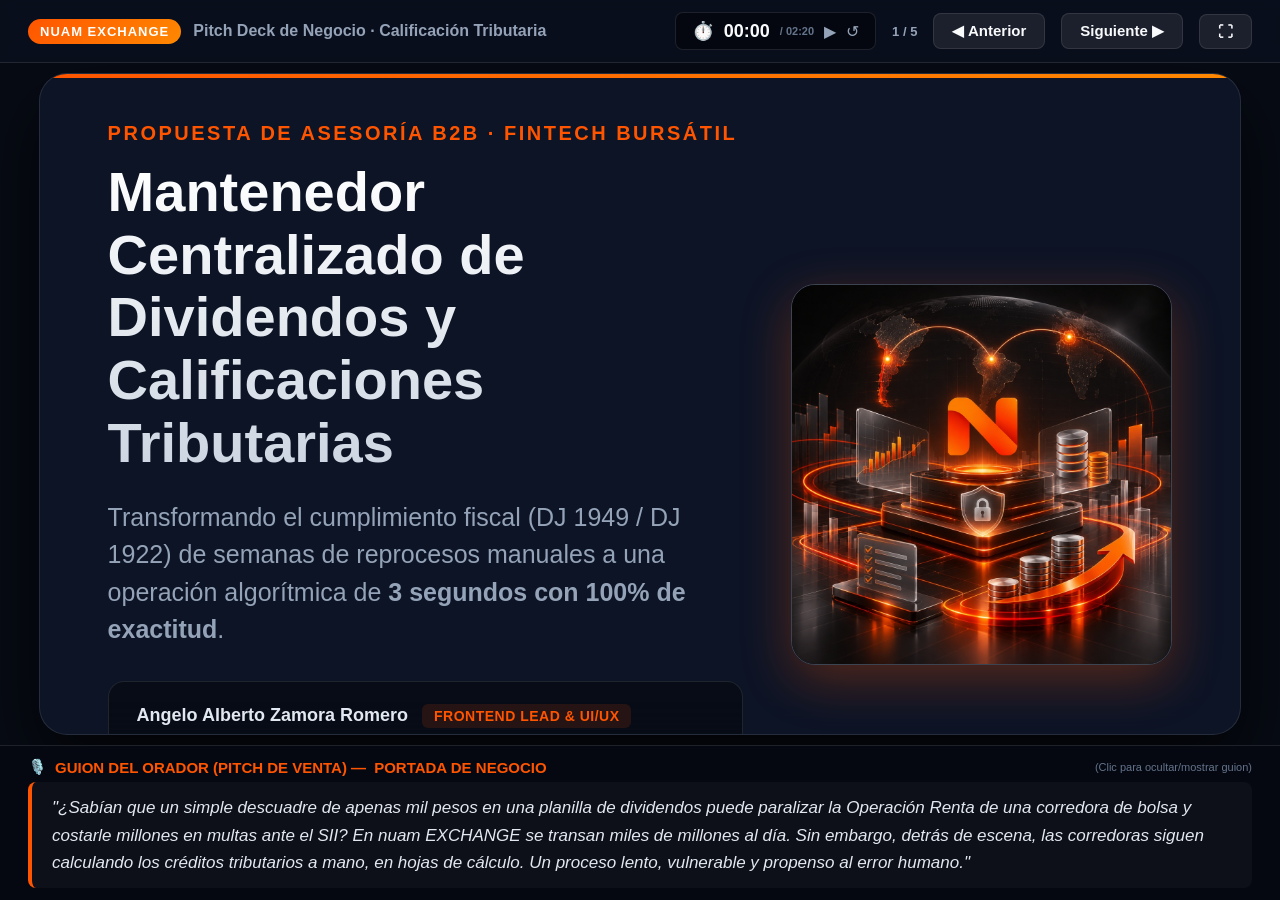
==== docs/presentacion_pitch_nuam.html @ 77985095 "update" ====
<!DOCTYPE html>
<html lang="es">
<head>
  <meta charset="UTF-8">
  <meta name="viewport" content="width=device-width, initial-scale=1.0">
  <title>Pitch Deck — nuam EXCHANGE GROUP</title>
  <style>
    :root {
      --bg-dark: #070b14;
      --card-bg: rgba(15, 23, 42, 0.85);
      --card-border: rgba(255, 255, 255, 0.1);
      --accent-orange: #ff5500;
      --accent-gradient: linear-gradient(135deg, #ff5500, #ff8800);
      --accent-blue: #38bdf8;
      --text-main: #f8fafc;
      --text-muted: #94a3b8;
      --success: #10b981;
      --danger: #ef4444;
      --warning: #f59e0b;
    }

    * {
      box-sizing: border-box;
      margin: 0;
      padding: 0;
      font-family: -apple-system, BlinkMacSystemFont, "Segoe UI", Roboto, "Helvetica Neue", sans-serif;
    }

    body {
      background-color: var(--bg-dark);
      color: var(--text-main);
      overflow: hidden;
      height: 100vh;
      width: 100vw;
      display: flex;
      flex-direction: column;
    }

    /* Top Control Bar */
    .top-bar {
      display: flex;
      justify-content: space-between;
      align-items: center;
      padding: 12px 28px;
      background: rgba(10, 15, 29, 0.9);
      border-bottom: 1px solid var(--card-border);
      z-index: 100;
      backdrop-filter: blur(8px);
    }

    .brand-group {
      display: flex;
      align-items: center;
      gap: 12px;
    }

    .brand-badge {
      background: var(--accent-gradient);
      color: #fff;
      font-size: 13px;
      font-weight: 800;
      padding: 5px 12px;
      border-radius: 999px;
      letter-spacing: 1px;
      text-transform: uppercase;
    }

    .deck-title {
      font-size: 16px;
      font-weight: 600;
      color: var(--text-muted);
    }

    .controls-group {
      display: flex;
      align-items: center;
      gap: 16px;
    }

    .timer-display {
      font-family: monospace;
      font-size: 18px;
      font-weight: 700;
      background: rgba(0, 0, 0, 0.4);
      padding: 7px 16px;
      border-radius: 8px;
      border: 1px solid var(--card-border);
      display: flex;
      align-items: center;
      gap: 10px;
    }

    .timer-btn {
      background: none;
      border: none;
      color: var(--text-muted);
      cursor: pointer;
      font-size: 16px;
      transition: color 0.2s;
    }

    .timer-btn:hover {
      color: var(--text-main);
    }

    .nav-btn {
      background: rgba(255, 255, 255, 0.08);
      border: 1px solid var(--card-border);
      color: var(--text-main);
      padding: 8px 18px;
      border-radius: 8px;
      cursor: pointer;
      font-size: 15px;
      font-weight: 700;
      display: flex;
      align-items: center;
      gap: 8px;
      transition: all 0.2s;
    }

    .nav-btn:hover {
      background: rgba(255, 255, 255, 0.16);
      border-color: var(--accent-orange);
    }

    /* Slides Container */
    .slides-viewport {
      flex: 1;
      position: relative;
      display: flex;
      justify-content: center;
      align-items: center;
      padding: 10px 20px;
      overflow: hidden;
    }

    .slide {
      position: absolute;
      top: 0;
      left: 0;
      width: 100%;
      height: 100%;
      display: flex;
      flex-direction: column;
      justify-content: center;
      align-items: center;
      padding: 10px 20px;
      opacity: 0;
      visibility: hidden;
      transform: translateX(60px) scale(0.97);
      transition: opacity 0.4s ease, transform 0.4s ease, visibility 0.4s;
    }

    .slide.active {
      opacity: 1;
      visibility: visible;
      transform: translateX(0) scale(1);
    }

    .slide.prev {
      opacity: 0;
      visibility: hidden;
      transform: translateX(-60px) scale(0.97);
    }

    /* Common Card Styling - Expansive Widescreen 16:9 Presentation */
    .pitch-card {
      background: var(--card-bg);
      border: 1px solid var(--card-border);
      border-radius: 28px;
      padding: 48px 68px;
      max-width: 1750px;
      width: 97%;
      max-height: calc(100vh - 125px);
      overflow-y: auto;
      box-shadow: 0 30px 70px rgba(0, 0, 0, 0.7);
      backdrop-filter: blur(20px);
      position: relative;
    }

    .pitch-card::before {
      content: "";
      position: absolute;
      top: 0;
      left: 0;
      right: 0;
      height: 4px;
      background: var(--accent-gradient);
    }

    /* Common Slide Typography */
    .slide-heading {
      font-size: 50px;
      font-weight: 900;
      line-height: 1.15;
      margin-bottom: 14px;
      background: linear-gradient(180deg, #ffffff 0%, #e2e8f0 100%);
      -webkit-background-clip: text;
      -webkit-text-fill-color: transparent;
    }

    .slide-lead {
      color: var(--text-muted);
      font-size: 24px;
      line-height: 1.45;
      margin-bottom: 24px;
    }

    /* Slide 1: Portada */
    .slide-portada {
      display: grid;
      grid-template-columns: 1.25fr 0.75fr;
      gap: 48px;
      align-items: center;
    }

    .hero-tagline {
      font-size: 20px;
      font-weight: 800;
      text-transform: uppercase;
      letter-spacing: 2.5px;
      color: var(--accent-orange);
      margin-bottom: 16px;
      display: inline-block;
    }

    .hero-title {
      font-size: 56px;
      font-weight: 900;
      line-height: 1.12;
      margin-bottom: 24px;
      background: linear-gradient(180deg, #ffffff 0%, #cbd5e1 100%);
      -webkit-background-clip: text;
      -webkit-text-fill-color: transparent;
    }

    .hero-subtitle {
      font-size: 25px;
      color: var(--text-muted);
      line-height: 1.5;
      margin-bottom: 32px;
    }

    .team-badge-box {
      display: flex;
      flex-direction: column;
      gap: 14px;
      background: rgba(0, 0, 0, 0.4);
      padding: 22px 28px;
      border-radius: 16px;
      border: 1px solid rgba(255, 255, 255, 0.1);
    }

    .team-member {
      font-size: 18px;
      color: #e2e8f0;
      display: flex;
      align-items: center;
      gap: 14px;
    }

    .member-role {
      color: var(--accent-orange);
      font-weight: 700;
      font-size: 14px;
      text-transform: uppercase;
      background: rgba(255, 85, 0, 0.12);
      padding: 4px 12px;
      border-radius: 6px;
      letter-spacing: 0.5px;
    }

    .hero-image-wrap {
      display: flex;
      justify-content: center;
      align-items: center;
      position: relative;
    }

    .hero-3d-img {
      max-width: 100%;
      max-height: 520px;
      border-radius: 24px;
      box-shadow: 0 15px 50px rgba(255, 85, 0, 0.3);
      border: 1px solid rgba(255, 255, 255, 0.2);
      object-fit: cover;
    }

    /* Slide 2: Problema */
    .split-grid {
      display: grid;
      grid-template-columns: 1fr 1fr;
      gap: 36px;
      margin-top: 26px;
    }

    .box-bad {
      background: rgba(239, 68, 68, 0.08);
      border: 1px solid rgba(239, 68, 68, 0.28);
      border-radius: 18px;
      padding: 34px 38px;
    }

    .box-bad-title {
      color: #f87171;
      font-size: 26px;
      font-weight: 800;
      margin-bottom: 20px;
      display: flex;
      align-items: center;
      gap: 12px;
    }

    .box-good {
      background: rgba(16, 185, 129, 0.08);
      border: 1px solid rgba(16, 185, 129, 0.28);
      border-radius: 18px;
      padding: 34px 38px;
    }

    .box-good-title {
      color: #34d399;
      font-size: 26px;
      font-weight: 800;
      margin-bottom: 20px;
      display: flex;
      align-items: center;
      gap: 12px;
    }

    .bullet-list {
      list-style: none;
      display: flex;
      flex-direction: column;
      gap: 18px;
      font-size: 20px;
      color: #cbd5e1;
      line-height: 1.5;
    }

    .bullet-list li {
      display: flex;
      align-items: flex-start;
      gap: 12px;
    }

    /* Slide 3: Solucion */
    .pillars-grid {
      display: grid;
      grid-template-columns: repeat(3, 1fr);
      gap: 28px;
      margin-top: 30px;
    }

    .pillar-card {
      background: rgba(255, 255, 255, 0.04);
      border: 1px solid rgba(255, 255, 255, 0.09);
      border-radius: 18px;
      padding: 32px 28px;
      display: flex;
      flex-direction: column;
      gap: 16px;
      transition: transform 0.2s, border-color 0.2s;
    }

    .pillar-card:hover {
      transform: translateY(-4px);
      border-color: var(--accent-orange);
    }

    .pillar-icon {
      font-size: 46px;
    }

    .pillar-title {
      font-size: 25px;
      font-weight: 800;
      color: #fff;
    }

    .pillar-desc {
      font-size: 18px;
      color: var(--text-muted);
      line-height: 1.5;
    }

    /* Slide 4: Métricas */
    .metrics-grid {
      display: grid;
      grid-template-columns: repeat(4, 1fr);
      gap: 28px;
      margin-top: 36px;
      margin-bottom: 34px;
    }

    .metric-box {
      background: rgba(0, 0, 0, 0.4);
      border: 1px solid var(--card-border);
      border-radius: 18px;
      padding: 36px 24px;
      text-align: center;
    }

    .metric-value {
      font-size: 80px;
      font-weight: 900;
      line-height: 1;
      margin-bottom: 12px;
      background: var(--accent-gradient);
      -webkit-background-clip: text;
      -webkit-text-fill-color: transparent;
      font-family: monospace;
    }

    .metric-label {
      font-size: 17px;
      text-transform: uppercase;
      font-weight: 800;
      letter-spacing: 1px;
      color: var(--text-muted);
    }

    .security-badges {
      display: flex;
      justify-content: center;
      gap: 18px;
      flex-wrap: wrap;
    }

    .sec-badge {
      background: rgba(56, 189, 248, 0.12);
      border: 1px solid rgba(56, 189, 248, 0.35);
      color: #7dd3fc;
      font-size: 18px;
      font-weight: 700;
      padding: 12px 24px;
      border-radius: 999px;
    }

    /* Slide 5: Demo Pase */
    .demo-steps-grid {
      display: grid;
      grid-template-columns: repeat(4, 1fr);
      gap: 24px;
      margin-top: 36px;
      margin-bottom: 38px;
    }

    .demo-step-card {
      background: rgba(255, 255, 255, 0.04);
      border: 1px solid rgba(255, 255, 255, 0.09);
      border-radius: 16px;
      padding: 28px 22px;
      text-align: center;
    }

    .step-num {
      width: 44px;
      height: 44px;
      border-radius: 50%;
      background: var(--accent-gradient);
      color: #fff;
      display: flex;
      align-items: center;
      justify-content: center;
      font-weight: 800;
      font-size: 20px;
      margin: 0 auto 14px auto;
    }

    .step-name {
      font-size: 22px;
      font-weight: 800;
      margin-bottom: 10px;
      color: #fff;
    }

    .step-desc {
      font-size: 16px;
      color: var(--text-muted);
      line-height: 1.45;
    }

    .cta-btn {
      display: inline-flex;
      align-items: center;
      gap: 14px;
      background: var(--accent-gradient);
      color: #fff;
      text-decoration: none;
      font-size: 24px;
      font-weight: 900;
      padding: 20px 48px;
      border-radius: 16px;
      box-shadow: 0 12px 35px rgba(255, 85, 0, 0.5);
      transition: all 0.2s;
    }

    .cta-btn:hover {
      transform: scale(1.03);
      box-shadow: 0 16px 45px rgba(255, 85, 0, 0.7);
    }

    /* Bottom Speaker Notes Drawer */
    .speaker-drawer {
      background: #050811;
      border-top: 1px solid var(--card-border);
      padding: 12px 28px;
      display: flex;
      flex-direction: column;
      gap: 6px;
      z-index: 90;
      max-height: 185px;
      transition: max-height 0.3s ease;
    }

    .speaker-drawer.collapsed {
      max-height: 38px;
      overflow: hidden;
    }

    .drawer-header {
      display: flex;
      justify-content: space-between;
      align-items: center;
      cursor: pointer;
    }

    .drawer-title {
      font-size: 15px;
      font-weight: 800;
      color: var(--accent-orange);
      text-transform: uppercase;
      display: flex;
      align-items: center;
      gap: 8px;
    }

    .speaker-text {
      font-size: 17px;
      color: #e2e8f0;
      line-height: 1.6;
      font-style: italic;
      background: rgba(255, 255, 255, 0.03);
      padding: 12px 20px;
      border-radius: 8px;
      border-left: 4px solid var(--accent-orange);
    }

    /* Print View */
    @media print {
      body {
        overflow: visible;
        height: auto;
        background: #000;
      }
      .top-bar, .speaker-drawer {
        display: none !important;
      }
      .slides-viewport {
        display: block;
        padding: 0;
      }
      .slide {
        position: relative !important;
        opacity: 1 !important;
        visibility: visible !important;
        transform: none !important;
        page-break-after: always;
        height: 100vh;
        width: 100vw;
        padding: 20px;
      }
    }
  </style>
</head>
<body>

  <!-- Top Navigation & Timer Bar -->
  <header class="top-bar">
    <div class="brand-group">
      <span class="brand-badge">nuam EXCHANGE</span>
      <span class="deck-title">Pitch Deck de Negocio · Calificación Tributaria</span>
    </div>

    <div class="controls-group">
      <!-- Live Pitch Timer (Goal: 2:20) -->
      <div class="timer-display" title="Cronómetro oficial del Pitch (Meta: 2m 20s)">
        <span>⏱️</span>
        <span id="timerText">00:00</span>
        <span style="font-size: 11px; color: #64748b;">/ 02:20</span>
        <button class="timer-btn" id="startTimerBtn" title="Iniciar/Pausar">▶</button>
        <button class="timer-btn" id="resetTimerBtn" title="Reiniciar">↺</button>
      </div>

      <!-- Slide Navigation -->
      <span id="slideIndicator" style="font-size: 13px; font-weight: 700; color: #94a3b8;">1 / 5</span>
      <button class="nav-btn" id="prevBtn" title="Anterior (Flecha Izquierda)">◀ Anterior</button>
      <button class="nav-btn" id="nextBtn" title="Siguiente (Flecha Derecha / Espacio)">Siguiente ▶</button>
      <button class="nav-btn" id="fsBtn" title="Pantalla Completa (F11)">⛶</button>
    </div>
  </header>

  <!-- Slide Viewport -->
  <main class="slides-viewport">

    <!-- LÁMINA 1: PORTADA IMPACTO -->
    <section class="slide active" id="slide-1" data-title="Portada de Negocio">
      <div class="pitch-card slide-portada">
        <div>
          <span class="hero-tagline">Propuesta de Asesoría B2B · Fintech Bursátil</span>
          <h1 class="hero-title">Mantenedor Centralizado de Dividendos y Calificaciones Tributarias</h1>
          <p class="hero-subtitle">
            Transformando el cumplimiento fiscal (DJ 1949 / DJ 1922) de semanas de reprocesos manuales a una operación algorítmica de <strong>3 segundos con 100% de exactitud</strong>.
          </p>

          <div class="team-badge-box">
            <div class="team-member">
              <strong>Angelo Alberto Zamora Romero</strong>
              <span class="member-role">Frontend Lead & UI/UX</span>
            </div>
            <div class="team-member">
              <strong>Martín Ignacio Tapia Jaramillo</strong>
              <span class="member-role">Backend & DB Lead</span>
            </div>
            <div class="team-member">
              <strong>Vicente Muñoz</strong>
              <span class="member-role">QA Lead & Ciberseguridad</span>
            </div>
          </div>
        </div>

        <div class="hero-image-wrap">
          <img src="presentation_assets/nuam_3d_logo.jpeg" alt="nuam EXCHANGE 3D" class="hero-3d-img">
        </div>
      </div>
    </section>

    <!-- LÁMINA 2: EL PROBLEMA -->
    <section class="slide" id="slide-2" data-title="El Dolor del Negocio">
      <div class="pitch-card">
        <span class="hero-tagline">El Dolor de la Industria</span>
        <h2 class="slide-heading">¿Por qué las corredoras pierden millones en cada Operación Renta?</h2>
        <p class="slide-lead">
          Un descuadre imperceptible de apenas <strong>$1.000 pesos</strong> en una nómina de $1.000 millones altera los factores en <code>0.000001</code>, rechazando la DJ 1949 ante el SII.
        </p>

        <div class="split-grid">
          <div class="box-bad">
            <h3 class="box-bad-title">❌ El Modelo Tradicional en Hojas de Cálculo</h3>
            <ul class="bullet-list">
              <li>⚠️ <strong>Aritmética Binaria Defectuosa:</strong> Errores acumulativos de coma flotante (IEEE-754) que descuadran centavos.</li>
              <li>⚠️ <strong>Procesos Manuales y Lentos:</strong> De 3 a 5 semanas de reprocesos contables en marzo y abril.</li>
              <li>⚠️ <strong>Riesgo Crítico de Multas:</strong> Sanciones del Código Tributario (hasta 1 UTA por certificado rectificado).</li>
              <li>⚠️ <strong>Cero Trazabilidad:</strong> Sin firma digital ni no repudio ante fiscalizaciones de la CMF.</li>
            </ul>
          </div>

          <div class="box-good">
            <h3 class="box-good-title">🛡️ Lo que Exige el Mercado Bursátil Regional</h3>
            <ul class="bullet-list">
              <li>✅ <strong>Validación Preventiva Instantánea:</strong> Detección de descuadres antes de reportar al SII.</li>
              <li>✅ <strong>Aritmética Decimal Bancaria:</strong> Suma de factores garantizada en <code>1.000000</code> exacto.</li>
              <li>✅ <strong>Segregación de Funciones (SoD):</strong> Operadores cargan, auditores aprueban bajo ISO 27001.</li>
              <li>✅ <strong>Trazabilidad Inmutable:</strong> Registro forense con firmas SHA-256 no repudiables.</li>
            </ul>
          </div>
        </div>
      </div>
    </section>

    <!-- LÁMINA 3: LA SOLUCIÓN -->
    <section class="slide" id="slide-3" data-title="Nuestra Solución Tecnológica">
      <div class="pitch-card">
        <span class="hero-tagline">Nuestra Propuesta de Valor</span>
        <h2 class="slide-heading">El Ecosistema Cloud de nuam EXCHANGE</h2>
        <p class="slide-lead">
          Automatización integral con motor tributario de precisión absoluta y dos compuertas de control BPMN 2.0.
        </p>

        <div class="pillars-grid">
          <div class="pillar-card">
            <div class="pillar-icon">🎯</div>
            <h3 class="pillar-title">Motor Decimal Estricto</h3>
            <p class="pillar-desc">
              Algoritmo tributario en Django con precisión <code>Decimal</code> a 6 decimales. Si una nómina descuadra en $1 peso, es bloqueada en 350 ms.
            </p>
          </div>

          <div class="pillar-card">
            <div class="pillar-icon">🚦</div>
            <h3 class="pillar-title">Doble Compuerta BPMN 2.0</h3>
            <p class="pillar-desc">
              <strong>Compuerta 1:</strong> Sintaxis CSV y sanitización OWASP A03.<br>
              <strong>Compuerta 2:</strong> Consistencia fiscal con bandeja visual de discrepancias.
            </p>
          </div>

          <div class="pillar-card">
            <div class="pillar-icon">🔐</div>
            <h3 class="pillar-title">Persistencia Híbrida & SHA-256</h3>
            <p class="pillar-desc">
              <strong>PostgreSQL 3FN (Supabase)</strong> con Row Level Security y bitácora forense en <strong>MongoDB Atlas</strong> con sellos criptográficos.
            </p>
          </div>
        </div>

        <div style="margin-top: 32px; padding: 22px 30px; background: rgba(255, 85, 0, 0.08); border-radius: 14px; border: 1px solid rgba(255, 85, 0, 0.28); display: flex; align-items: center; justify-content: space-between;">
          <span style="font-size: 19px; color: #fed7aa; line-height: 1.4;">
            💡 <strong>Interoperabilidad Comprobada:</strong> Probado con corredoras reales (LarrainVial S.A.) y emisores bursátiles (Falabella, Colbún, CMPC, Banco de Chile).
          </span>
          <span style="font-size: 16px; font-weight: 800; color: var(--accent-orange); letter-spacing: 0.8px;">DJ 1949 / 1922 COMPLIANT</span>
        </div>
      </div>
    </section>

    <!-- LÁMINA 4: MÉTRICAS Y RETORNO -->
    <section class="slide" id="slide-4" data-title="Métricas de Impacto">
      <div class="pitch-card" style="text-align: center;">
        <span class="hero-tagline">Tracción y Retorno de Inversión</span>
        <h2 class="slide-heading">Resultados Medibles y Certificados</h2>
        <p class="slide-lead" style="max-width: 1050px; margin: 0 auto;">
          No es una promesa teórica ni una maqueta. La plataforma está 100% construida, probada bajo ISO/IEC/IEEE 29119 y operando en la nube.
        </p>

        <div class="metrics-grid">
          <div class="metric-box">
            <div class="metric-value">100%</div>
            <div class="metric-label">Exactitud Matemática Fiscal</div>
          </div>
          <div class="metric-box">
            <div class="metric-value">0</div>
            <div class="metric-label">Multas del SII por Descuadre</div>
          </div>
          <div class="metric-box">
            <div class="metric-value">80%</div>
            <div class="metric-label">Reducción Tiempos de Cierre</div>
          </div>
          <div class="metric-box">
            <div class="metric-value">&lt;500ms</div>
            <div class="metric-label">Latencia en Producción Cloud</div>
          </div>
        </div>

        <div class="security-badges">
          <span class="sec-badge">🛡️ Matriz RBAC con Segregación SoD</span>
          <span class="sec-badge">🔑 Doble Factor MFA (6 Dígitos)</span>
          <span class="sec-badge">⚡ Keep-Warm 24/7 sin Cold Start</span>
          <span class="sec-badge">🧪 13/13 Tests Automatizados OK</span>
        </div>
      </div>
    </section>

    <!-- LÁMINA 5: PASE A DEMO -->
    <section class="slide" id="slide-5" data-title="Demostración en Vivo">
      <div class="pitch-card" style="text-align: center;">
        <span class="hero-tagline">Transición a Demostración Operativa</span>
        <h2 class="slide-heading">“En finanzas, los hechos valen más que las palabras”</h2>
        <p class="slide-lead" style="max-width: 1100px; margin: 0 auto 32px auto;">
          Los invitamos a presenciar el sistema funcionando en vivo en este preciso instante sobre nuestra infraestructura productiva:
        </p>

        <div class="demo-steps-grid">
          <div class="demo-step-card">
            <div class="step-num">1</div>
            <div class="step-name">Login con MFA</div>
            <div class="step-desc">Autenticación bancaria con doble factor de 6 dígitos.</div>
          </div>
          <div class="demo-step-card">
            <div class="step-num">2</div>
            <div class="step-name">Intercepción de Error</div>
            <div class="step-desc">Freno de nómina de Falabella ($1.000 descuadre) en 350 ms.</div>
          </div>
          <div class="demo-step-card">
            <div class="step-num">3</div>
            <div class="step-name">Carga Exitosa</div>
            <div class="step-desc">Procesamiento masivo Colbún/CMPC con cuadre exacto 1.000000.</div>
          </div>
          <div class="demo-step-card">
            <div class="step-num">4</div>
            <div class="step-name">Auditoría SHA-256</div>
            <div class="step-desc">Inspección forense de sellos inmutables en MongoDB Atlas.</div>
          </div>
        </div>

        <div>
          <a href="https://proyecto-integrado-caso-nuam.vercel.app" target="_blank" class="cta-btn">
            🚀 Iniciar Demostración en Vivo en Vercel
          </a>
        </div>
      </div>
    </section>

  </main>

  <!-- Bottom Drawer: Speaker Notes for this Slide -->
  <footer class="speaker-drawer" id="speakerDrawer">
    <div class="drawer-header" id="drawerToggle">
      <span class="drawer-title">
        <span>🎙️</span> Guion del Orador (Pitch de Venta) — <span id="currentSlideName">Portada</span>
      </span>
      <span style="font-size: 11px; color: #64748b;">(Clic para ocultar/mostrar guion)</span>
    </div>
    <div class="speaker-text" id="speakerNoteText">
      Cargando notas del orador...
    </div>
  </footer>

  <script>
    const slides = document.querySelectorAll('.slide');
    const prevBtn = document.getElementById('prevBtn');
    const nextBtn = document.getElementById('nextBtn');
    const fsBtn = document.getElementById('fsBtn');
    const slideIndicator = document.getElementById('slideIndicator');
    const currentSlideName = document.getElementById('currentSlideName');
    const speakerNoteText = document.getElementById('speakerNoteText');
    const drawerToggle = document.getElementById('drawerToggle');
    const speakerDrawer = document.getElementById('speakerDrawer');

    // Timer elements
    const timerText = document.getElementById('timerText');
    const startTimerBtn = document.getElementById('startTimerBtn');
    const resetTimerBtn = document.getElementById('resetTimerBtn');

    let currentSlide = 0;
    let timerSeconds = 0;
    let timerInterval = null;

    // Pitch Script aligned to each slide
    const speakerNotes = [
      // Slide 1 (0:00 - 0:30)
      `"¿Sabían que un simple descuadre de apenas mil pesos en una planilla de dividendos puede paralizar la Operación Renta de una corredora de bolsa y costarle millones en multas ante el SII? En nuam EXCHANGE se transan miles de millones al día. Sin embargo, detrás de escena, las corredoras siguen calculando los créditos tributarios a mano, en hojas de cálculo. Un proceso lento, vulnerable y propenso al error humano."`,

      // Slide 2 (0:30 - 0:50)
      `"Para resolver esto creamos el Mantenedor Centralizado de Dividendos de nuam. Imaginen transformar un proceso que antes tomaba semanas de reprocesos contables en una operación de solo 3 segundos. Automatizamos por completo la calificación fiscal para las declaraciones DJ 1949 y DJ 1922, eliminando los micro-descuadres que causan rechazos fiscales."`,

      // Slide 3 (0:50 - 1:25)
      `"¿Cómo lo logramos? Implementamos un motor de precisión decimal absoluta a 6 decimales. Si una nómina no cuadra exactamente en 1.000000, la rechaza en 350 milisegundos. Además, cuenta con dos compuertas BPMN y persistencia híbrida en PostgreSQL 3FN y MongoDB Atlas con firmas criptográficas SHA-256."`,

      // Slide 4 (1:25 - 1:55)
      `"Blindamos la operación bajo la norma internacional ISO 27001 con segregación de funciones: el operador carga, pero solo el auditor aprueba el cierre fiscal. Y lo más importante: no es una promesa ni un diseño en papel; la plataforma está 100% construida, probada bajo ISO 29119 con 13 tests aprobados y operando en la nube con latencias menores a 500 ms."`,

      // Slide 5 (1:55 - 2:20)
      `"El resultado es contundente: 100% de exactitud fiscal, cero multas del SII y 80% de ahorro en tiempo. Pero como en finanzas los hechos valen más que las palabras: acompáñennos a ver la plataforma funcionando en vivo en este preciso momento."`
    ];

    function updateSlide(index) {
      if (index < 0) index = 0;
      if (index >= slides.length) index = slides.length - 1;
      currentSlide = index;

      slides.forEach((s, idx) => {
        s.classList.remove('active', 'prev');
        if (idx === currentSlide) {
          s.classList.add('active');
        } else if (idx < currentSlide) {
          s.classList.add('prev');
        }
      });

      slideIndicator.textContent = `${currentSlide + 1} / ${slides.length}`;
      currentSlideName.textContent = slides[currentSlide].getAttribute('data-title') || `Lámina ${currentSlide + 1}`;
      speakerNoteText.textContent = speakerNotes[currentSlide] || "Sin notas.";
    }

    // Navigation events
    nextBtn.addEventListener('click', () => updateSlide(currentSlide + 1));
    prevBtn.addEventListener('click', () => updateSlide(currentSlide - 1));

    document.addEventListener('keydown', (e) => {
      if (e.key === 'ArrowRight' || e.key === ' ' || e.key === 'PageDown') {
        e.preventDefault();
        updateSlide(currentSlide + 1);
      } else if (e.key === 'ArrowLeft' || e.key === 'PageUp') {
        e.preventDefault();
        updateSlide(currentSlide - 1);
      } else if (e.key === 'f' || e.key === 'F') {
        toggleFullScreen();
      }
    });

    // Toggle Drawer
    drawerToggle.addEventListener('click', () => {
      speakerDrawer.classList.toggle('collapsed');
    });

    // Fullscreen Toggle
    function toggleFullScreen() {
      if (!document.fullscreenElement) {
        document.documentElement.requestFullscreen().catch(() => {});
      } else {
        document.exitFullscreen();
      }
    }
    fsBtn.addEventListener('click', toggleFullScreen);

    // Timer Implementation
    function formatTime(sec) {
      const m = Math.floor(sec / 60).toString().padStart(2, '0');
      const s = (sec % 60).toString().padStart(2, '0');
      return `${m}:${s}`;
    }

    startTimerBtn.addEventListener('click', () => {
      if (timerInterval) {
        clearInterval(timerInterval);
        timerInterval = null;
        startTimerBtn.textContent = '▶';
      } else {
        timerInterval = setInterval(() => {
          timerSeconds++;
          timerText.textContent = formatTime(timerSeconds);
          if (timerSeconds > 140) { // 2:20 reached
            timerText.style.color = '#ef4444';
          }
        }, 1000);
        startTimerBtn.textContent = '⏸';
      }
    });

    resetTimerBtn.addEventListener('click', () => {
      if (timerInterval) {
        clearInterval(timerInterval);
        timerInterval = null;
        startTimerBtn.textContent = '▶';
      }
      timerSeconds = 0;
      timerText.textContent = '00:00';
      timerText.style.color = '';
    });

    // Initialize
    updateSlide(0);
  </script>
</body>
</html>
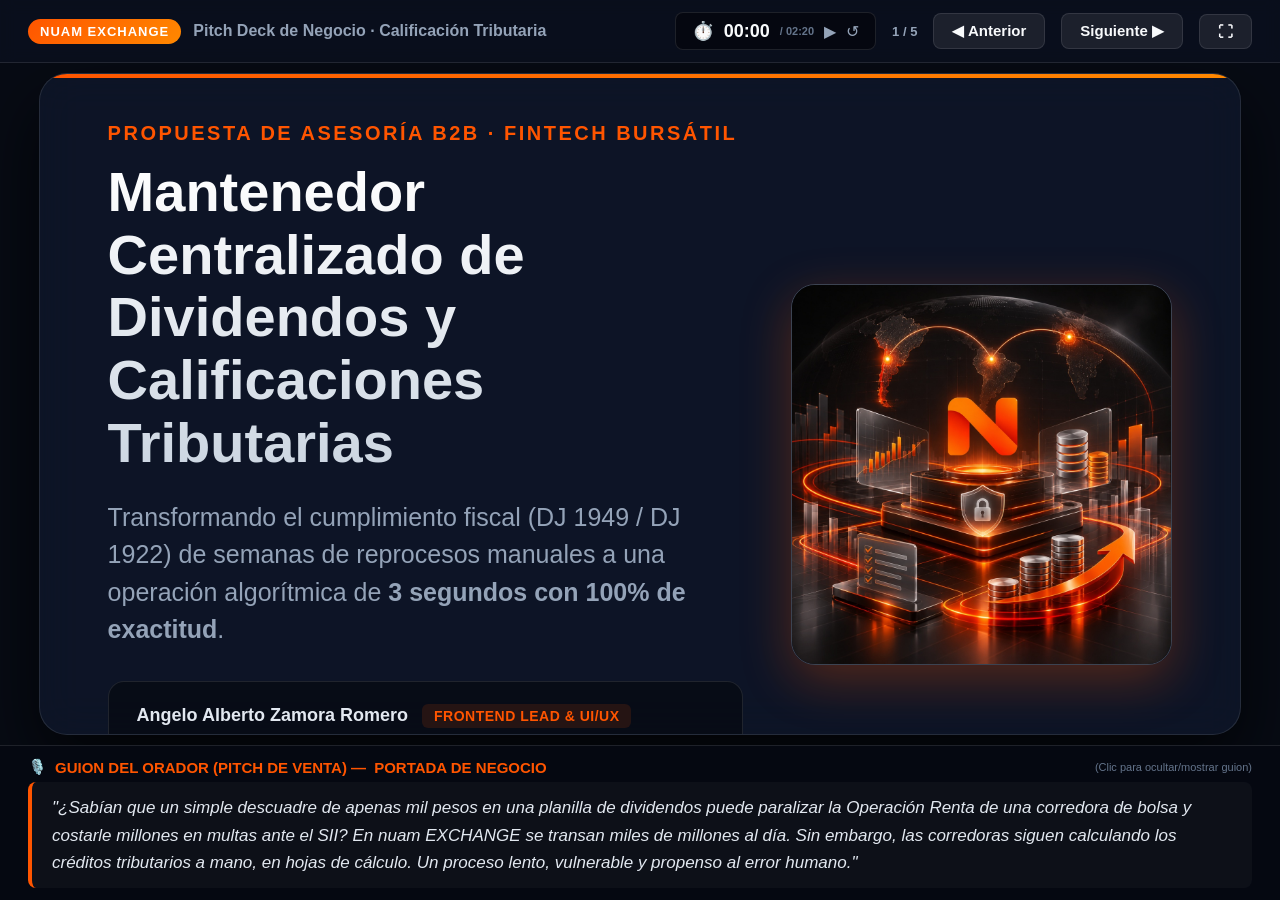
==== commit 04f1e3fa: "Update presentacion_pitch_nuam.html" ====
--- a/docs/presentacion_pitch_nuam.html
+++ b/docs/presentacion_pitch_nuam.html
@@ -829,7 +829,7 @@
     // Pitch Script aligned to each slide
     const speakerNotes = [
       // Slide 1 (0:00 - 0:30)
-      `"¿Sabían que un simple descuadre de apenas mil pesos en una planilla de dividendos puede paralizar la Operación Renta de una corredora de bolsa y costarle millones en multas ante el SII? En nuam EXCHANGE se transan miles de millones al día. Sin embargo, detrás de escena, las corredoras siguen calculando los créditos tributarios a mano, en hojas de cálculo. Un proceso lento, vulnerable y propenso al error humano."`,
+      `"¿Sabían que un simple descuadre de apenas mil pesos en una planilla de dividendos puede paralizar la Operación Renta de una corredora de bolsa y costarle millones en multas ante el SII? En nuam EXCHANGE se transan miles de millones al día. Sin embargo, las corredoras siguen calculando los créditos tributarios a mano, en hojas de cálculo. Un proceso lento, vulnerable y propenso al error humano."`,
 
       // Slide 2 (0:30 - 0:50)
       `"Para resolver esto creamos el Mantenedor Centralizado de Dividendos de nuam. Imaginen transformar un proceso que antes tomaba semanas de reprocesos contables en una operación de solo 3 segundos. Automatizamos por completo la calificación fiscal para las declaraciones DJ 1949 y DJ 1922, eliminando los micro-descuadres que causan rechazos fiscales."`,
@@ -841,7 +841,7 @@
       `"Blindamos la operación bajo la norma internacional ISO 27001 con segregación de funciones: el operador carga, pero solo el auditor aprueba el cierre fiscal. Y lo más importante: no es una promesa ni un diseño en papel; la plataforma está 100% construida, probada bajo ISO 29119 con 13 tests aprobados y operando en la nube con latencias menores a 500 ms."`,
 
       // Slide 5 (1:55 - 2:20)
-      `"El resultado es contundente: 100% de exactitud fiscal, cero multas del SII y 80% de ahorro en tiempo. Pero como en finanzas los hechos valen más que las palabras: acompáñennos a ver la plataforma funcionando en vivo en este preciso momento."`
+      `"El resultado es contundente: 100% de exactitud fiscal, cero multas del SII y más de un 80% de ahorro en tiempo. Esto significa que las corredoras ya no pasan semanas corrigiendo planillas a mano en plena Operación Renta. La plataforma ya está operando en la nube, responde en menos de 500 milisegundos y superó con éxito 13 pruebas automatizadas. Pero como en finanzas los hechos valen más que las palabras: veámosla funcionando en vivo en este preciso momento."`
     ];
 
     function updateSlide(index) {
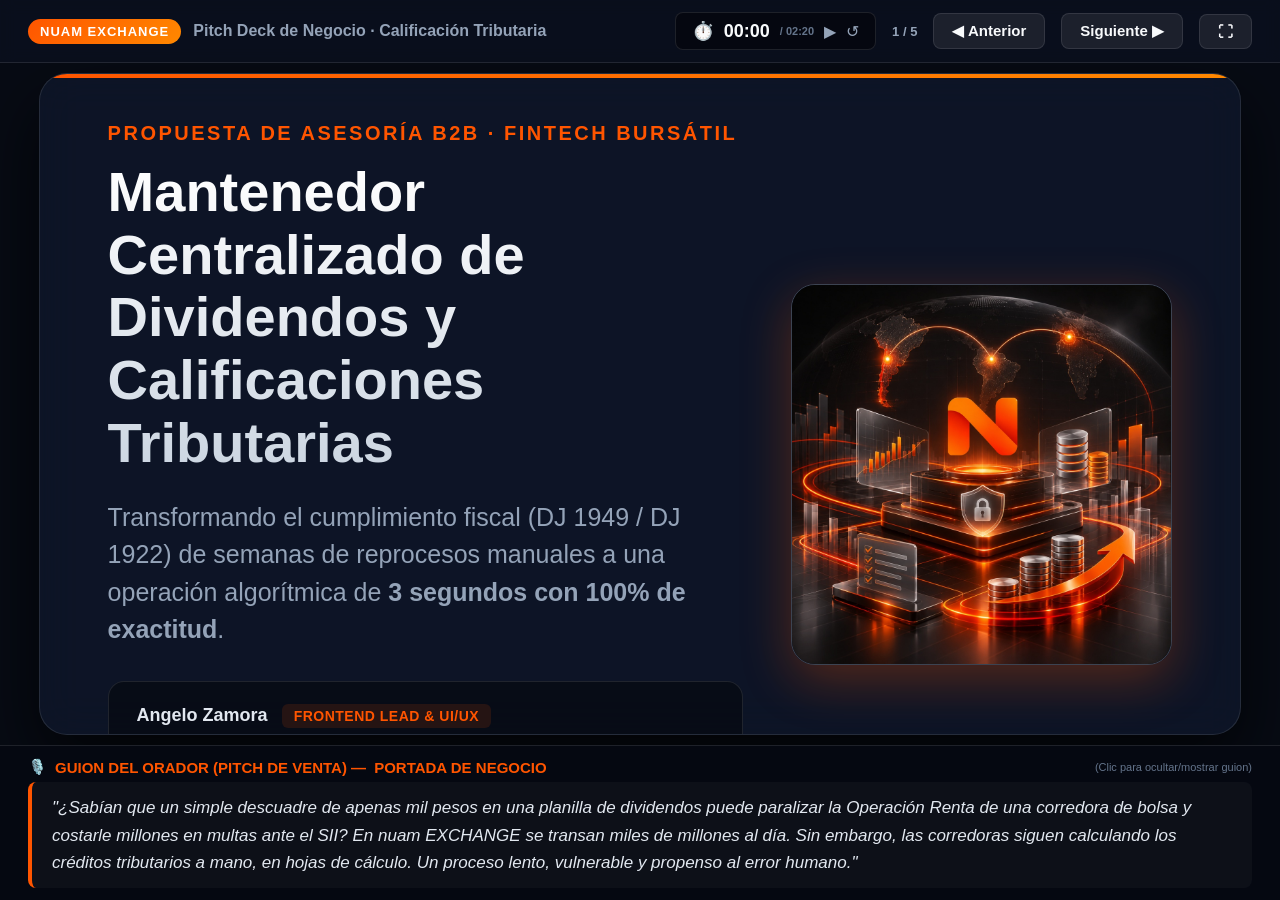
==== commit 24159334: "update" ====
--- a/docs/presentacion_pitch_nuam.html
+++ b/docs/presentacion_pitch_nuam.html
@@ -616,16 +616,16 @@
 
           <div class="team-badge-box">
             <div class="team-member">
-              <strong>Angelo Alberto Zamora Romero</strong>
-              <span class="member-role">Frontend Lead & UI/UX</span>
+              <strong>Angelo Zamora</strong>
+              <span class="member-role">Frontend Lead &amp; UI/UX</span>
             </div>
             <div class="team-member">
-              <strong>Martín Ignacio Tapia Jaramillo</strong>
-              <span class="member-role">Backend & DB Lead</span>
+              <strong>Martín Tapia</strong>
+              <span class="member-role">Backend &amp; DB Lead</span>
             </div>
             <div class="team-member">
-              <strong>Vicente Muñoz</strong>
-              <span class="member-role">QA Lead & Ciberseguridad</span>
+              <strong>Vicente Sagredo</strong>
+              <span class="member-role">QA Lead &amp; Ciberseguridad</span>
             </div>
           </div>
         </div>
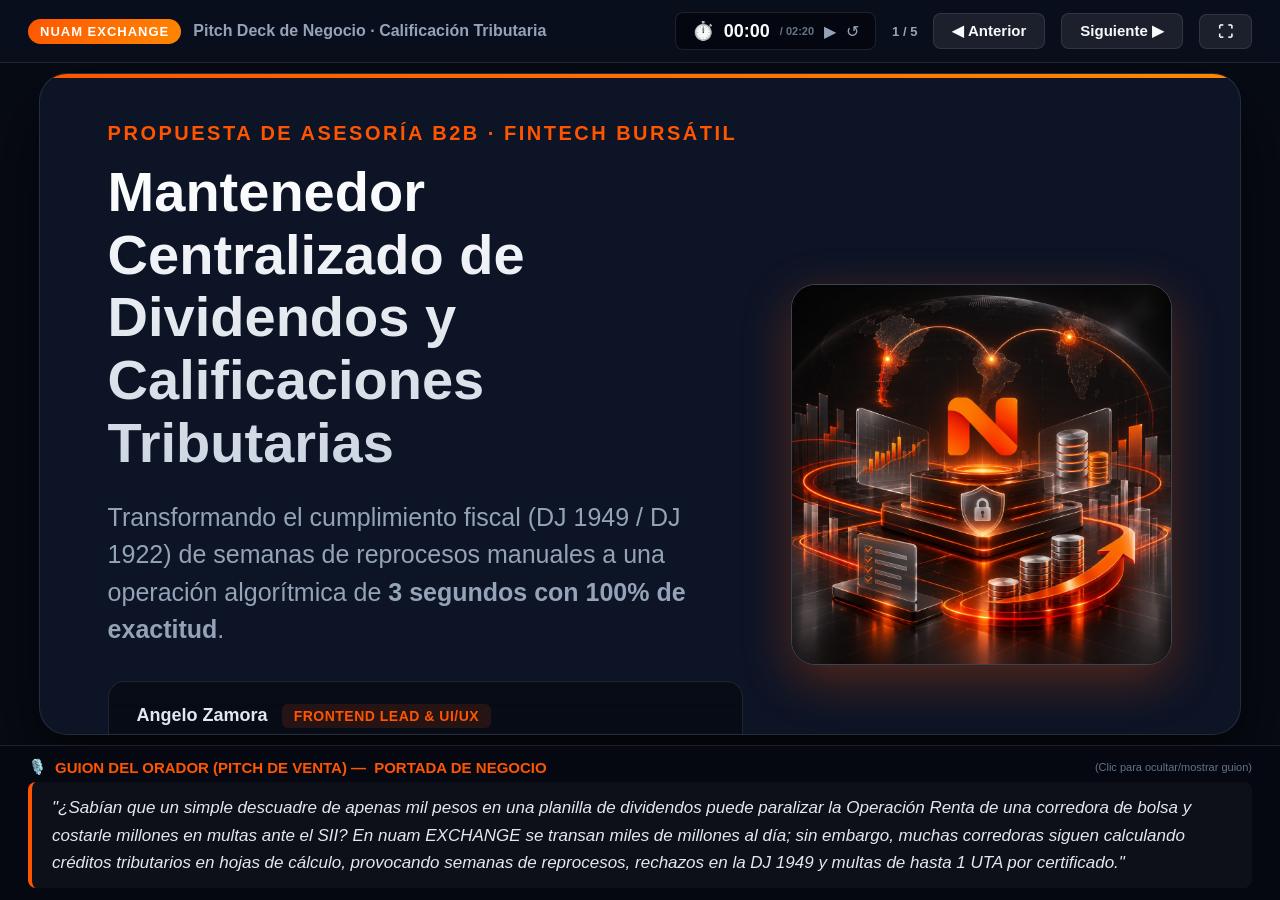
==== commit 97d6af6d: "update" ====
--- a/docs/presentacion_pitch_nuam.html
+++ b/docs/presentacion_pitch_nuam.html
@@ -828,11 +828,11 @@
 
     // Pitch Script aligned to each slide
     const speakerNotes = [
-      // Slide 1 (0:00 - 0:30)
-      `"¿Sabían que un simple descuadre de apenas mil pesos en una planilla de dividendos puede paralizar la Operación Renta de una corredora de bolsa y costarle millones en multas ante el SII? En nuam EXCHANGE se transan miles de millones al día. Sin embargo, las corredoras siguen calculando los créditos tributarios a mano, en hojas de cálculo. Un proceso lento, vulnerable y propenso al error humano."`,
-
-      // Slide 2 (0:30 - 0:50)
-      `"Para resolver esto creamos el Mantenedor Centralizado de Dividendos de nuam. Imaginen transformar un proceso que antes tomaba semanas de reprocesos contables en una operación de solo 3 segundos. Automatizamos por completo la calificación fiscal para las declaraciones DJ 1949 y DJ 1922, eliminando los micro-descuadres que causan rechazos fiscales."`,
+      // Slide 1 (0:00 - 0:30) — Pregunta ancla + Impacto del problema
+      `"¿Sabían que un simple descuadre de apenas mil pesos en una planilla de dividendos puede paralizar la Operación Renta de una corredora de bolsa y costarle millones en multas ante el SII? En nuam EXCHANGE se transan miles de millones al día; sin embargo, muchas corredoras siguen calculando créditos tributarios en hojas de cálculo, provocando semanas de reprocesos, rechazos en la DJ 1949 y multas de hasta 1 UTA por certificado."`,
+
+      // Slide 2 (0:30 - 0:55) — Presentación del equipo + Presentación de la solución
+      `"Para resolver este problema, nuestro equipo —Angelo Zamora en Frontend, Martín Tapia en Backend y Datos, y Vicente Sagredo en QA y Ciberseguridad— desarrollamos el Mantenedor Centralizado de Dividendos y Calificaciones Tributarias de nuam. Transformamos semanas de trabajo manual en una operación de solo 3 segundos para las declaraciones DJ 1949 y DJ 1922, eliminando los micro-descuadres de raíz."`,
 
       // Slide 3 (0:50 - 1:25)
       `"¿Cómo lo logramos? Implementamos un motor de precisión decimal absoluta a 6 decimales. Si una nómina no cuadra exactamente en 1.000000, la rechaza en 350 milisegundos. Además, cuenta con dos compuertas BPMN y persistencia híbrida en PostgreSQL 3FN y MongoDB Atlas con firmas criptográficas SHA-256."`,
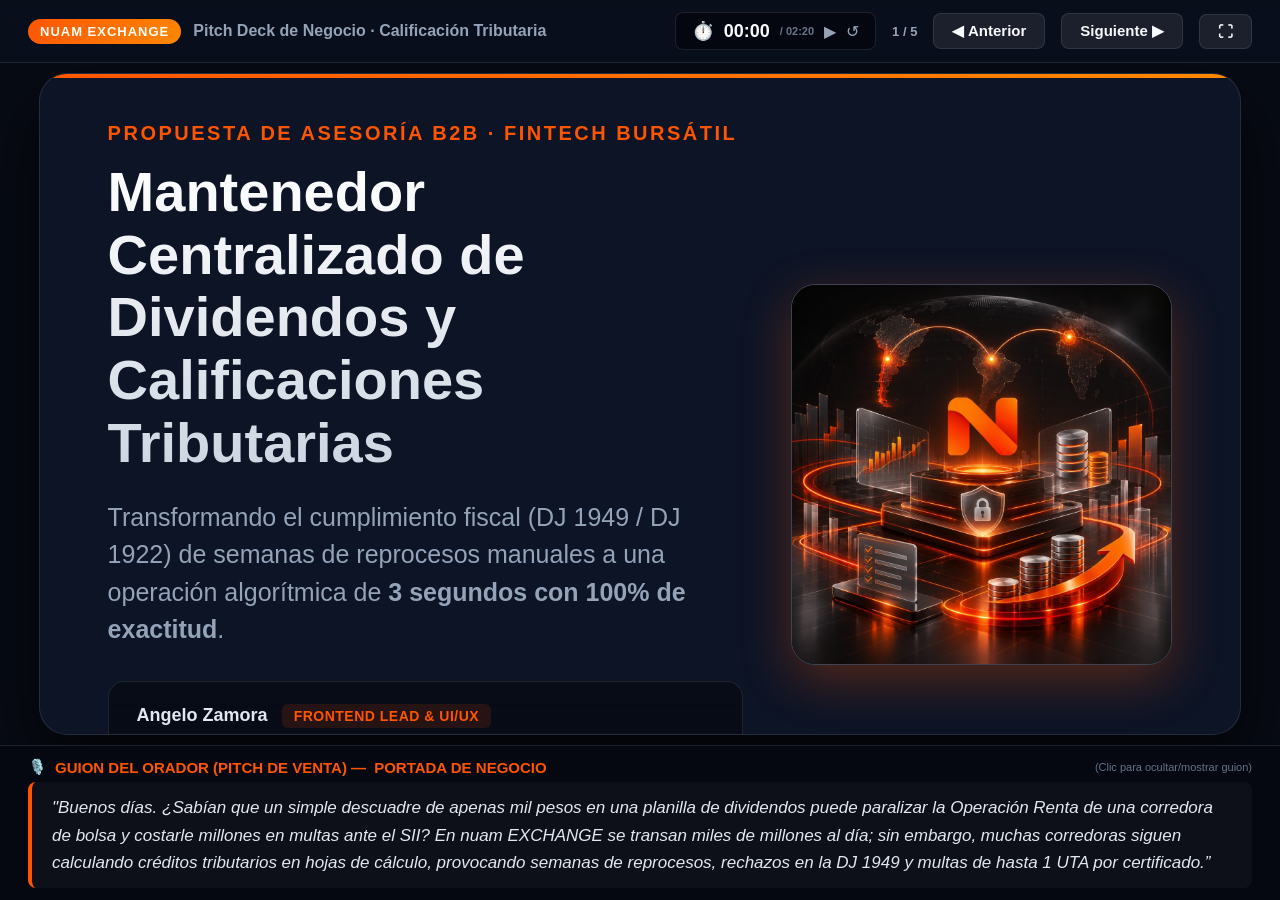
==== commit 68f324ae: "Update presentacion_pitch_nuam.html" ====
--- a/docs/presentacion_pitch_nuam.html
+++ b/docs/presentacion_pitch_nuam.html
@@ -829,19 +829,20 @@
     // Pitch Script aligned to each slide
     const speakerNotes = [
       // Slide 1 (0:00 - 0:30) — Pregunta ancla + Impacto del problema
-      `"¿Sabían que un simple descuadre de apenas mil pesos en una planilla de dividendos puede paralizar la Operación Renta de una corredora de bolsa y costarle millones en multas ante el SII? En nuam EXCHANGE se transan miles de millones al día; sin embargo, muchas corredoras siguen calculando créditos tributarios en hojas de cálculo, provocando semanas de reprocesos, rechazos en la DJ 1949 y multas de hasta 1 UTA por certificado."`,
+      `"Buenos días. ¿Sabían que un simple descuadre de apenas mil pesos en una planilla de dividendos puede paralizar la Operación Renta de una corredora de bolsa y costarle millones en multas ante el SII? En nuam EXCHANGE se transan miles de millones al día; sin embargo, muchas corredoras siguen calculando créditos tributarios en hojas de cálculo, provocando semanas de reprocesos, rechazos en la DJ 1949 y multas de hasta 1 UTA por certificado.” `,
 
       // Slide 2 (0:30 - 0:55) — Presentación del equipo + Presentación de la solución
-      `"Para resolver este problema, nuestro equipo —Angelo Zamora en Frontend, Martín Tapia en Backend y Datos, y Vicente Sagredo en QA y Ciberseguridad— desarrollamos el Mantenedor Centralizado de Dividendos y Calificaciones Tributarias de nuam. Transformamos semanas de trabajo manual en una operación de solo 3 segundos para las declaraciones DJ 1949 y DJ 1922, eliminando los micro-descuadres de raíz."`,
+      `"Para resolver este problema, nuestro equipo —Angelo Zamora en Frontend, Vicente Sagredo en QA y Ciberseguridad, y quien les habla, Martín Tapia en Backend y Datos— desarrollamos el Mantenedor Centralizado de Dividendos y Calificaciones Tributarias de nuam. Transformamos semanas de trabajo manual en una operación de solo 3 segundos para las declaraciones DJ 1949 y DJ 1922, eliminando los micro-descuadres de raíz." `,
 
       // Slide 3 (0:50 - 1:25)
       `"¿Cómo lo logramos? Implementamos un motor de precisión decimal absoluta a 6 decimales. Si una nómina no cuadra exactamente en 1.000000, la rechaza en 350 milisegundos. Además, cuenta con dos compuertas BPMN y persistencia híbrida en PostgreSQL 3FN y MongoDB Atlas con firmas criptográficas SHA-256."`,
 
       // Slide 4 (1:25 - 1:55)
-      `"Blindamos la operación bajo la norma internacional ISO 27001 con segregación de funciones: el operador carga, pero solo el auditor aprueba el cierre fiscal. Y lo más importante: no es una promesa ni un diseño en papel; la plataforma está 100% construida, probada bajo ISO 29119 con 13 tests aprobados y operando en la nube con latencias menores a 500 ms."`,
+      `"Blindamos la operación bajo la norma internacional ISO 27001 con segregación de funciones: el operador carga, pero solo el auditor aprueba el cierre fiscal. Y lo más importante: no es una promesa ni un diseño en papel; la plataforma está 100% construida, probada bajo ISO 29119 con 13 tests aprobados y operando en la nube con latencias menores a 500 milisegundos."`,
 
       // Slide 5 (1:55 - 2:20)
-      `"El resultado es contundente: 100% de exactitud fiscal, cero multas del SII y más de un 80% de ahorro en tiempo. Esto significa que las corredoras ya no pasan semanas corrigiendo planillas a mano en plena Operación Renta. La plataforma ya está operando en la nube, responde en menos de 500 milisegundos y superó con éxito 13 pruebas automatizadas. Pero como en finanzas los hechos valen más que las palabras: veámosla funcionando en vivo en este preciso momento."`
+      `"El resultado es contundente: 100% de exactitud fiscal, cero multas del SII y más de un 80% de ahorro en tiempo. Esto significa que las corredoras ya no pasan semanas corrigiendo planillas a mano en plena Operación Renta. Pero como en finanzas los hechos valen más que las palabras: veámosla funcionando en vivo en este preciso momento."`
+
     ];
 
     function updateSlide(index) {
